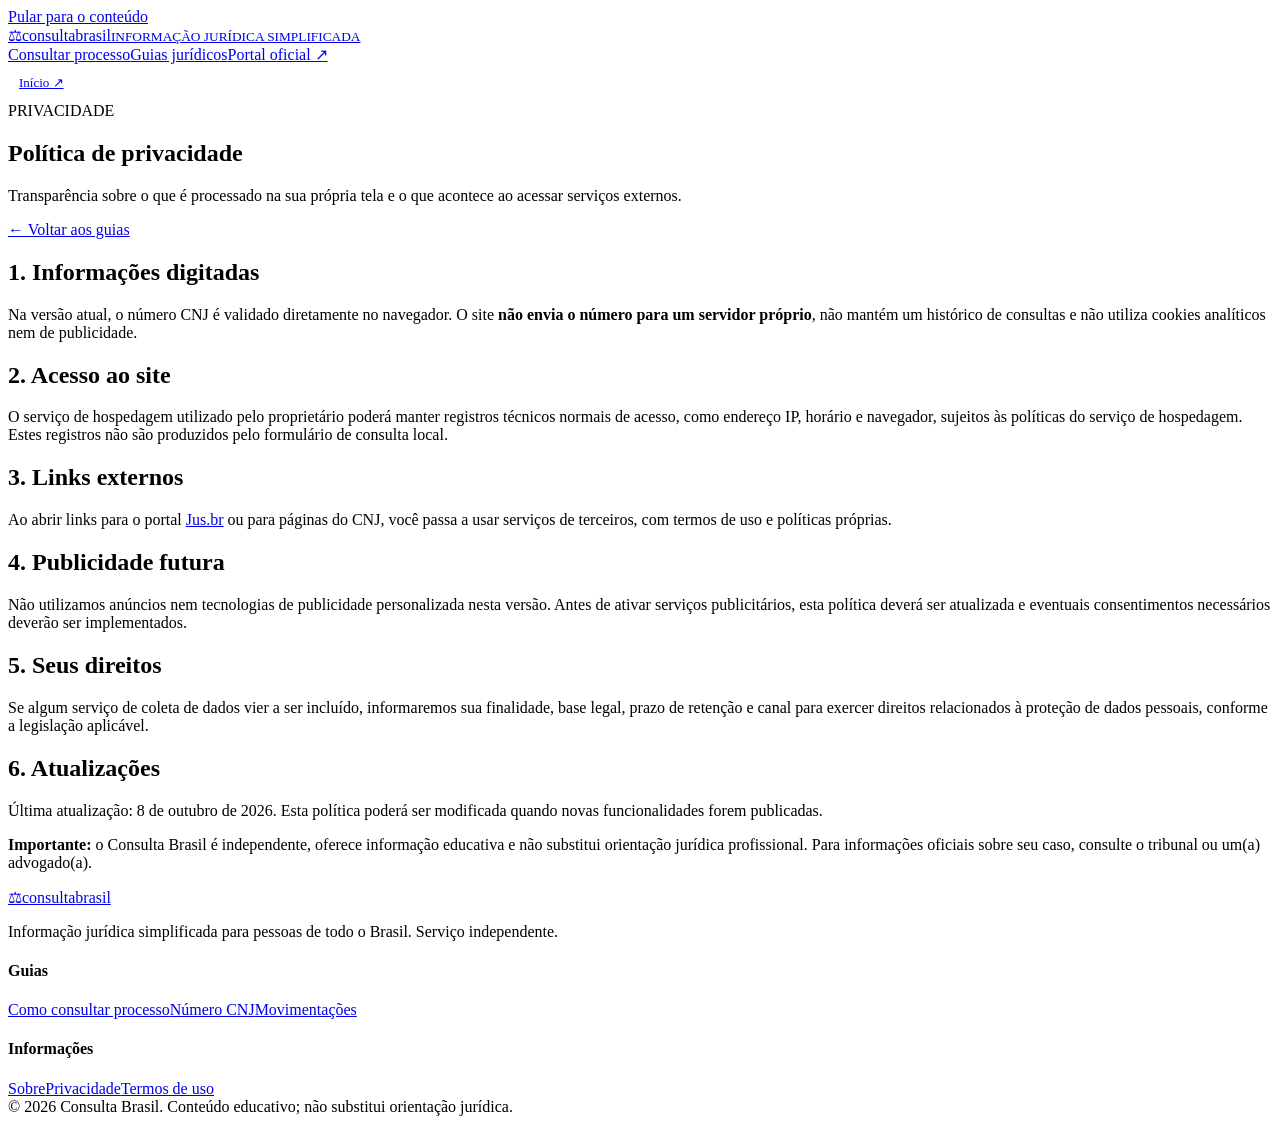
==== privacidade.html @ 16d69104 "docs: adicionar páginas informativas e políticas" ====
<!DOCTYPE html>
<html lang="pt-BR"><head><meta charset="utf-8"><meta name="viewport" content="width=device-width,initial-scale=1"><meta name="theme-color" content="#0b1425"><meta name="robots" content="index,follow"><meta name="description" content="Entenda como o Consulta Brasil trata informações, número de processo, conexões externas e eventuais recursos futuros."><title>Política de privacidade | Consulta Brasil</title><link rel="icon" type="image/svg+xml" href="assets/favicon.svg"><link rel="stylesheet" href="assets/style.css"></head>
<body><a class="skip" href="#principal">Pular para o conteúdo</a><header class="header"><div class="wrap header-inner"><a class="brand" href="index.html"><span class="brand-mark">⚖</span><span>consulta<span class="brand-accent">brasil</span><small>INFORMAÇÃO JURÍDICA SIMPLIFICADA</small></span></a><nav class="nav"><a href="index.html#consulta">Consultar processo</a><a href="index.html#guias">Guias jurídicos</a><a class="nav-cta" href="https://www.jus.br/" target="_blank" rel="noopener noreferrer">Portal oficial ↗</a></nav><a class="menu-toggle" style="display:inline-block;font-size:13px;padding:11px" href="index.html">Início ↗</a></div></header>
<main id="principal"><section class="subhero"><div class="wrap"><span class="kicker">PRIVACIDADE</span><h1>Política de privacidade</h1><p>Transparência sobre o que é processado na sua própria tela e o que acontece ao acessar serviços externos.</p></div></section><article class="wrap reading"><a href="index.html#guias" class="back">← Voltar aos guias</a><h2>1. Informações digitadas</h2><p>Na versão atual, o número CNJ é validado diretamente no navegador. O site <strong>não envia o número para um servidor próprio</strong>, não mantém um histórico de consultas e não utiliza cookies analíticos nem de publicidade.</p><h2>2. Acesso ao site</h2><p>O serviço de hospedagem utilizado pelo proprietário poderá manter registros técnicos normais de acesso, como endereço IP, horário e navegador, sujeitos às políticas do serviço de hospedagem. Estes registros não são produzidos pelo formulário de consulta local.</p><h2>3. Links externos</h2><p>Ao abrir links para o portal <a href="https://www.jus.br/" target="_blank" rel="noopener noreferrer">Jus.br</a> ou para páginas do CNJ, você passa a usar serviços de terceiros, com termos de uso e políticas próprias.</p><h2>4. Publicidade futura</h2><p>Não utilizamos anúncios nem tecnologias de publicidade personalizada nesta versão. Antes de ativar serviços publicitários, esta política deverá ser atualizada e eventuais consentimentos necessários deverão ser implementados.</p><h2>5. Seus direitos</h2><p>Se algum serviço de coleta de dados vier a ser incluído, informaremos sua finalidade, base legal, prazo de retenção e canal para exercer direitos relacionados à proteção de dados pessoais, conforme a legislação aplicável.</p><h2>6. Atualizações</h2><p>Última atualização: 8 de outubro de 2026. Esta política poderá ser modificada quando novas funcionalidades forem publicadas.</p><p class="notice"><strong>Importante:</strong> o Consulta Brasil é independente, oferece informação educativa e não substitui orientação jurídica profissional. Para informações oficiais sobre seu caso, consulte o tribunal ou um(a) advogado(a).</p></article></main>
<footer class="footer"><div class="wrap footer-top"><div class="footer-brand"><a class="brand" href="index.html"><span class="brand-mark">⚖</span><span>consulta<span class="brand-accent">brasil</span></span></a><p>Informação jurídica simplificada para pessoas de todo o Brasil. Serviço independente.</p></div><div><h4>Guias</h4><a href="guias/como-consultar-processo.html">Como consultar processo</a><a href="guias/entenda-numero-cnj.html">Número CNJ</a><a href="guias/movimentacoes-processuais.html">Movimentações</a></div><div><h4>Informações</h4><a href="sobre.html">Sobre</a><a href="privacidade.html">Privacidade</a><a href="termos.html">Termos de uso</a></div></div><div class="wrap footer-bottom"><span>© 2026 Consulta Brasil. Conteúdo educativo; não substitui orientação jurídica.</span></div></footer></body></html>
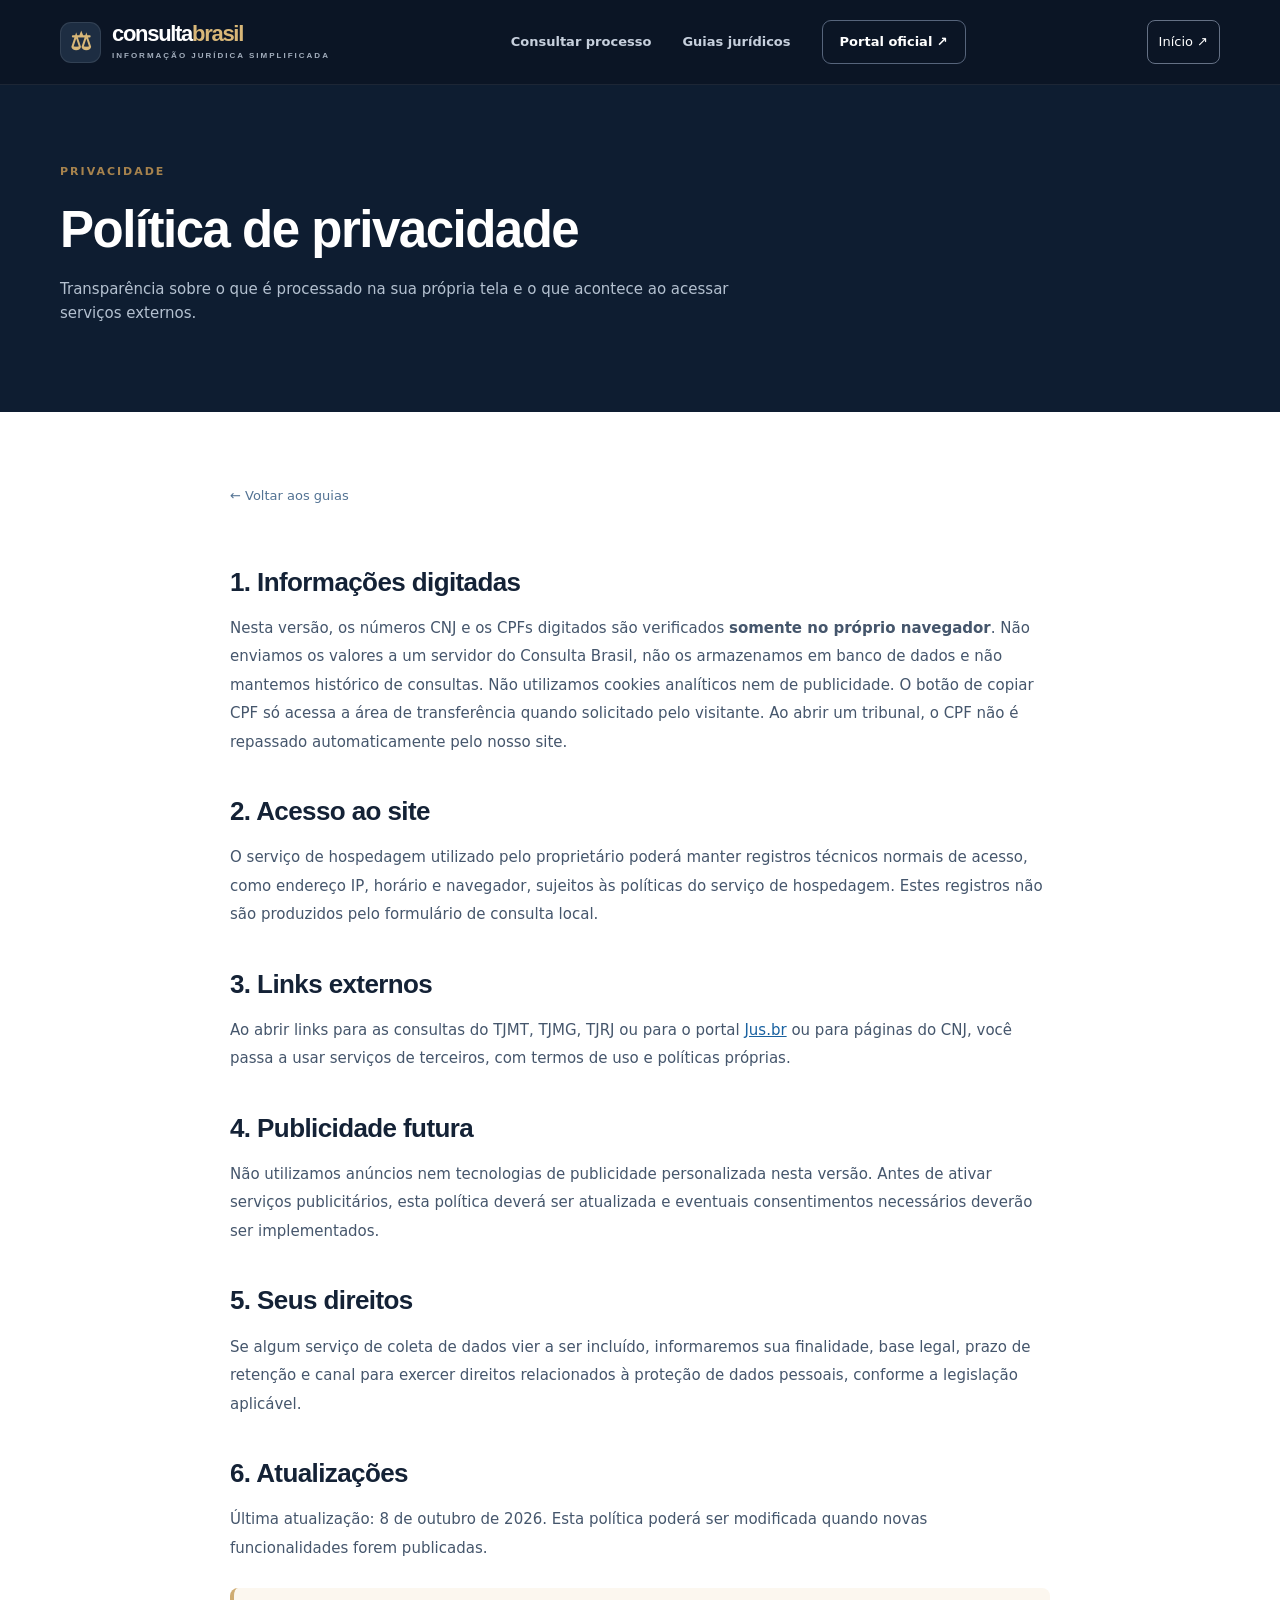
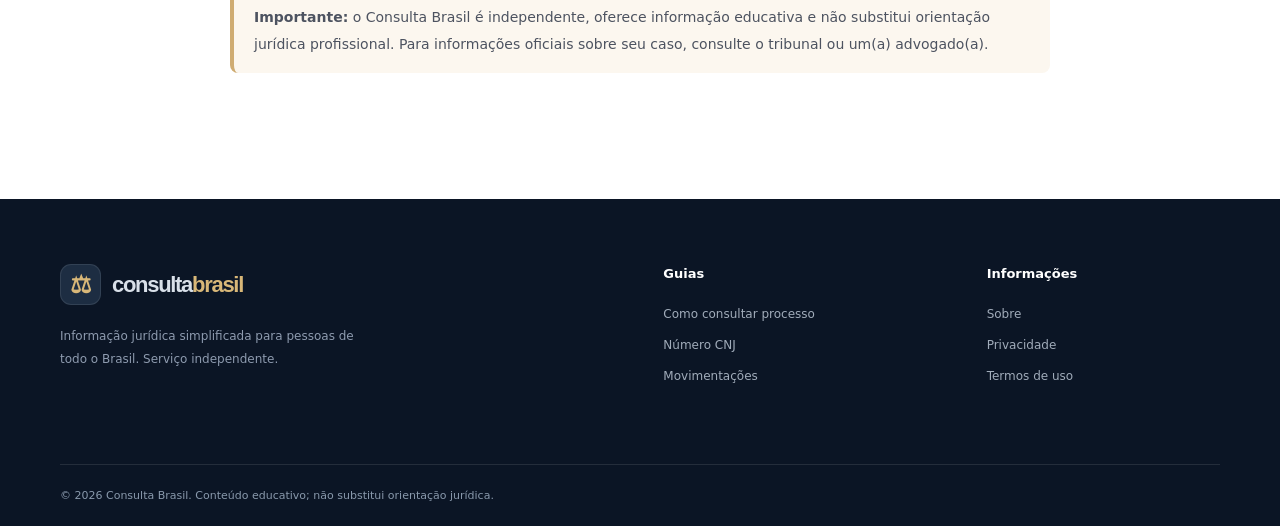
==== commit a86e577f: "docs: atualizar privacidade para CPF processado somente localmente" ====
--- a/privacidade.html
+++ b/privacidade.html
@@ -1,5 +1,5 @@
 <!DOCTYPE html>
 <html lang="pt-BR"><head><meta charset="utf-8"><meta name="viewport" content="width=device-width,initial-scale=1"><meta name="theme-color" content="#0b1425"><meta name="robots" content="index,follow"><meta name="description" content="Entenda como o Consulta Brasil trata informações, número de processo, conexões externas e eventuais recursos futuros."><title>Política de privacidade | Consulta Brasil</title><link rel="icon" type="image/svg+xml" href="assets/favicon.svg"><link rel="stylesheet" href="assets/style.css"></head>
 <body><a class="skip" href="#principal">Pular para o conteúdo</a><header class="header"><div class="wrap header-inner"><a class="brand" href="index.html"><span class="brand-mark">⚖</span><span>consulta<span class="brand-accent">brasil</span><small>INFORMAÇÃO JURÍDICA SIMPLIFICADA</small></span></a><nav class="nav"><a href="index.html#consulta">Consultar processo</a><a href="index.html#guias">Guias jurídicos</a><a class="nav-cta" href="https://www.jus.br/" target="_blank" rel="noopener noreferrer">Portal oficial ↗</a></nav><a class="menu-toggle" style="display:inline-block;font-size:13px;padding:11px" href="index.html">Início ↗</a></div></header>
-<main id="principal"><section class="subhero"><div class="wrap"><span class="kicker">PRIVACIDADE</span><h1>Política de privacidade</h1><p>Transparência sobre o que é processado na sua própria tela e o que acontece ao acessar serviços externos.</p></div></section><article class="wrap reading"><a href="index.html#guias" class="back">← Voltar aos guias</a><h2>1. Informações digitadas</h2><p>Na versão atual, o número CNJ é validado diretamente no navegador. O site <strong>não envia o número para um servidor próprio</strong>, não mantém um histórico de consultas e não utiliza cookies analíticos nem de publicidade.</p><h2>2. Acesso ao site</h2><p>O serviço de hospedagem utilizado pelo proprietário poderá manter registros técnicos normais de acesso, como endereço IP, horário e navegador, sujeitos às políticas do serviço de hospedagem. Estes registros não são produzidos pelo formulário de consulta local.</p><h2>3. Links externos</h2><p>Ao abrir links para o portal <a href="https://www.jus.br/" target="_blank" rel="noopener noreferrer">Jus.br</a> ou para páginas do CNJ, você passa a usar serviços de terceiros, com termos de uso e políticas próprias.</p><h2>4. Publicidade futura</h2><p>Não utilizamos anúncios nem tecnologias de publicidade personalizada nesta versão. Antes de ativar serviços publicitários, esta política deverá ser atualizada e eventuais consentimentos necessários deverão ser implementados.</p><h2>5. Seus direitos</h2><p>Se algum serviço de coleta de dados vier a ser incluído, informaremos sua finalidade, base legal, prazo de retenção e canal para exercer direitos relacionados à proteção de dados pessoais, conforme a legislação aplicável.</p><h2>6. Atualizações</h2><p>Última atualização: 8 de outubro de 2026. Esta política poderá ser modificada quando novas funcionalidades forem publicadas.</p><p class="notice"><strong>Importante:</strong> o Consulta Brasil é independente, oferece informação educativa e não substitui orientação jurídica profissional. Para informações oficiais sobre seu caso, consulte o tribunal ou um(a) advogado(a).</p></article></main>
+<main id="principal"><section class="subhero"><div class="wrap"><span class="kicker">PRIVACIDADE</span><h1>Política de privacidade</h1><p>Transparência sobre o que é processado na sua própria tela e o que acontece ao acessar serviços externos.</p></div></section><article class="wrap reading"><a href="index.html#guias" class="back">← Voltar aos guias</a><h2>1. Informações digitadas</h2><p>Nesta versão, os números CNJ e os CPFs digitados são verificados <strong>somente no próprio navegador</strong>. Não enviamos os valores a um servidor do Consulta Brasil, não os armazenamos em banco de dados e não mantemos histórico de consultas. Não utilizamos cookies analíticos nem de publicidade. O botão de copiar CPF só acessa a área de transferência quando solicitado pelo visitante. Ao abrir um tribunal, o CPF não é repassado automaticamente pelo nosso site.</p><h2>2. Acesso ao site</h2><p>O serviço de hospedagem utilizado pelo proprietário poderá manter registros técnicos normais de acesso, como endereço IP, horário e navegador, sujeitos às políticas do serviço de hospedagem. Estes registros não são produzidos pelo formulário de consulta local.</p><h2>3. Links externos</h2><p>Ao abrir links para as consultas do TJMT, TJMG, TJRJ ou para o portal <a href="https://www.jus.br/" target="_blank" rel="noopener noreferrer">Jus.br</a> ou para páginas do CNJ, você passa a usar serviços de terceiros, com termos de uso e políticas próprias.</p><h2>4. Publicidade futura</h2><p>Não utilizamos anúncios nem tecnologias de publicidade personalizada nesta versão. Antes de ativar serviços publicitários, esta política deverá ser atualizada e eventuais consentimentos necessários deverão ser implementados.</p><h2>5. Seus direitos</h2><p>Se algum serviço de coleta de dados vier a ser incluído, informaremos sua finalidade, base legal, prazo de retenção e canal para exercer direitos relacionados à proteção de dados pessoais, conforme a legislação aplicável.</p><h2>6. Atualizações</h2><p>Última atualização: 8 de outubro de 2026. Esta política poderá ser modificada quando novas funcionalidades forem publicadas.</p><p class="notice"><strong>Importante:</strong> o Consulta Brasil é independente, oferece informação educativa e não substitui orientação jurídica profissional. Para informações oficiais sobre seu caso, consulte o tribunal ou um(a) advogado(a).</p></article></main>
 <footer class="footer"><div class="wrap footer-top"><div class="footer-brand"><a class="brand" href="index.html"><span class="brand-mark">⚖</span><span>consulta<span class="brand-accent">brasil</span></span></a><p>Informação jurídica simplificada para pessoas de todo o Brasil. Serviço independente.</p></div><div><h4>Guias</h4><a href="guias/como-consultar-processo.html">Como consultar processo</a><a href="guias/entenda-numero-cnj.html">Número CNJ</a><a href="guias/movimentacoes-processuais.html">Movimentações</a></div><div><h4>Informações</h4><a href="sobre.html">Sobre</a><a href="privacidade.html">Privacidade</a><a href="termos.html">Termos de uso</a></div></div><div class="wrap footer-bottom"><span>© 2026 Consulta Brasil. Conteúdo educativo; não substitui orientação jurídica.</span></div></footer></body></html>
--- a/assets/style.css
+++ b/assets/style.css
@@ -0,0 +1,21 @@
+:root{--ink:#142236;--muted:#687486;--dark:#0b1525;--dark2:#101e34;--gold:#d8b778;--bg:#f8fafc;--line:#e5eaf0;--blue:#1a4f9d;--radius:18px}
+*{box-sizing:border-box}html{scroll-behavior:smooth}body{margin:0;font-family:'DM Sans',system-ui,-apple-system,sans-serif;background:#fff;color:var(--ink);line-height:1.6}a{text-decoration:none;color:inherit}button,input{font:inherit}button{cursor:pointer}button:focus-visible,a:focus-visible,input:focus-visible,summary:focus-visible{outline:3px solid #9bc6ff;outline-offset:3px}h1,h2,h3,h4,p{margin-top:0}.wrap{width:min(1160px,calc(100% - 44px));margin-inline:auto}.skip{position:absolute;top:-100px;left:10px;background:white;padding:10px;z-index:999}.skip:focus{top:10px}[hidden]{display:none!important}
+.header{height:auto;min-height:84px;background:#0b1525;border-bottom:1px solid #ffffff13;color:white;position:relative;z-index:10}.header-inner{display:flex;align-items:center;justify-content:space-between;min-height:84px}.brand{display:inline-flex;align-items:center;gap:11px;font-family:'Manrope',sans-serif;font-size:22px;font-weight:800;letter-spacing:-1.3px;line-height:1}.brand-mark{width:41px;height:41px;background:#1d2d42;color:var(--gold);display:grid;place-items:center;border:1px solid #ffffff18;border-radius:11px;font-size:24px}.brand-mark svg{width:28px}.brand-accent{color:var(--gold)}.brand small{display:block;font:600 8px/1.5 'Manrope',sans-serif;letter-spacing:2px;color:#a3aebd;margin-top:5px}.nav{display:flex;align-items:center;gap:31px;font-size:13px;color:#c7d0dd;font-weight:600}.nav>a:hover,.mobile-nav>a:hover{color:white}.nav .nav-cta{border:1px solid #56647b;padding:11px 17px;border-radius:9px;color:white}.nav .nav-cta span{color:var(--gold)}.menu-toggle{display:none;background:none;border:1px solid #657185;color:white;border-radius:8px;padding:5px 10px;font-size:24px}.mobile-nav{padding-bottom:20px}.mobile-nav a{display:block;color:#e7edf4;padding:12px;border-bottom:1px solid #ffffff18}
+.hero{position:relative;background:radial-gradient(ellipse 58% 65% at 40% 50%,#172d4b 0%,transparent 80%),linear-gradient(135deg,#0c192b 3%,#0b1525 80%);overflow:hidden;padding:95px 0 100px;color:white}.ambient{position:absolute;border:1px solid #ffffff0b;border-radius:50%;pointer-events:none}.ambient-one{width:680px;height:680px;top:-300px;right:-170px}.ambient-two{width:560px;height:560px;bottom:-350px;left:-140px}.hero-grid{display:grid;grid-template-columns:1fr 460px;gap:62px;align-items:center;position:relative}.eyebrow,.kicker{font-weight:800;letter-spacing:2px;font-size:11px;color:#a7834d}.eyebrow{display:inline-flex;align-items:center;gap:9px;letter-spacing:1.5px;color:#e1c793;margin-bottom:23px}.dot{width:7px;height:7px;border-radius:50%;background:#dcc082;box-shadow:0 0 0 6px #dab77620}.hero h1{font:800 clamp(38px,5.2vw,66px)/1.15 'Manrope',sans-serif;letter-spacing:-2.5px;margin:0 0 22px}.hero h1 em{font-style:normal;color:#dab97b}.hero-copy>p{color:#b1bfd0;max-width:520px;font-size:17px;line-height:1.9}.hero-trust{display:flex;gap:19px;flex-wrap:wrap;color:#c8d4dd;margin-top:35px;font-weight:700;font-size:12px}.hero-trust span::first-letter{color:#e0c180}.search-card{background:#fff;color:var(--ink);padding:31px 29px 21px;border-radius:19px;box-shadow:0 27px 58px #0000004d}.card-top{display:flex;align-items:center;gap:14px;margin-bottom:32px}.circle-icon{display:grid;place-items:center;width:50px;height:50px;border-radius:13px;background:#eef3fa;color:#1d4c83;font-size:39px;font-family:Georgia,serif;line-height:1}.card-top h2{font:800 20px/1.25 'Manrope',sans-serif;letter-spacing:-.6px;margin-bottom:5px}.card-top p{font-size:13px;color:var(--muted);margin:0}.search-card label{display:block;font-weight:800;font-size:12px;margin-bottom:10px}.input-shell{display:flex;align-items:center;border:1px solid #dae1e9;border-radius:10px;overflow:hidden;transition:.2s}.input-shell:focus-within{border-color:#3e7bcb;box-shadow:0 0 0 3px #2069b51a}.input-shell input{border:0;padding:16px 13px;width:100%;min-width:0;outline:none!important;letter-spacing:.5px;color:#162940;font-weight:700;font-size:14px}.input-shell input::placeholder{color:#9ca6b4}.clear-btn{border:0;background:transparent;color:#8390a2;padding:8px 15px;font-size:22px}.input-help{font-size:11px;color:#7f8b9a;margin:9px 0 22px}.error{background:#fff0f0;border:1px solid #ffbaba;color:#a72c2c;padding:11px 13px;border-radius:8px;font-size:12px;margin-bottom:12px}.primary{display:inline-flex;align-items:center;justify-content:center;gap:17px;padding:14px 25px;border:0;border-radius:10px;background:#d7b676;color:#122136;font-size:13px;font-weight:800;min-height:48px;transition:filter .2s,transform .2s}.primary:hover{filter:brightness(1.07);transform:translateY(-1px)}.primary.full{width:100%}.search-foot{border-top:1px solid #ebeff4;display:flex;gap:8px;align-items:flex-start;margin-top:25px;padding-top:17px;color:#738193;font-size:10px;line-height:1.5}.search-foot span:first-child{color:#4d8066;font-size:17px;margin-top:-4px}
+.result-area{padding-top:32px;scroll-margin-top:20px}.result-panel{padding:30px;border:1px solid #dae5ee;box-shadow:0 10px 25px #1e3c5910;border-radius:18px;background:#f9fbff}.result-intro{display:flex;justify-content:space-between;align-items:start;gap:12px}.result-intro h2{font:800 26px 'Manrope',sans-serif;letter-spacing:-.7px;margin:5px 0 4px}.result-intro p{color:var(--muted);font-size:13px}.result-pill{white-space:nowrap;color:#236149;background:#e4f5e9;border-radius:50px;padding:8px 12px;font-size:11px;font-weight:800}.result-grid{display:grid;grid-template-columns:repeat(2,1fr);gap:15px;padding:23px 0}.result-grid>div{padding:15px;border:1px solid #e1e8f0;border-radius:10px;background:white}.result-label{display:block;color:var(--muted);font-size:11px;margin-bottom:7px}.result-grid strong{font-size:14px;overflow-wrap:anywhere}.result-actions{display:flex;gap:12px;flex-wrap:wrap}.secondary{border:1px solid #aebacc;background:#fff;border-radius:10px;color:var(--ink);padding:14px 22px;font-size:13px;font-weight:800}.result-warning{margin:16px 0 0;color:#617184;font-size:12px;line-height:1.7}.metrics{background:#f4f6fa;border-bottom:1px solid var(--line)}.metric-grid{display:grid;grid-template-columns:repeat(3,1fr);padding:32px 0}.metric-grid>div{padding:0 30px;border-right:1px solid #dbe1e9}.metric-grid>div:first-child{padding-left:0}.metric-grid>div:last-child{border:0}.metric-grid strong{display:block;font:800 21px 'Manrope',sans-serif;letter-spacing:-.5px}.metric-grid span{color:#798598;font-size:12px}
+.section{padding-top:95px;padding-bottom:95px}.section-heading{margin-bottom:42px}.section-heading.center{text-align:center}.section-heading h2,.explain h2,.end-banner h2{font:800 clamp(28px,3vw,39px)/1.22 'Manrope',sans-serif;letter-spacing:-1.3px;margin:11px 0 15px}.section-heading p{color:var(--muted);font-size:15px;margin:0}.steps{display:grid;grid-template-columns:repeat(3,1fr);gap:20px}.step{border:1px solid #e7ebf1;border-radius:16px;padding:29px 26px 31px;box-shadow:0 6px 22px #172e4d08;position:relative}.step-no{position:absolute;right:26px;top:19px;color:#e4eaf1;font:800 31px 'Manrope',sans-serif}.step-icon{display:grid;place-items:center;width:53px;height:53px;border-radius:12px;background:#edf3fa;color:#18477b;font-size:28px;margin-bottom:22px}.step h3{font:800 18px 'Manrope',sans-serif;margin-bottom:10px}.step p{font-size:13px;color:#748194;line-height:1.8;margin:0}.explain{background:#0f1e33;color:white;padding:72px 0}.explain-inner{display:grid;grid-template-columns:1fr 1.1fr;gap:75px;align-items:center}.explain h2{max-width:490px}.explain p{color:#b8c3d3;line-height:1.9;font-size:14px;max-width:460px}.text-link{color:#ad8143;font-size:13px;font-weight:800}.explain .text-link{color:#ebc786}.number-diagram{background:linear-gradient(145deg,#213650,#172941);padding:39px 27px;border:1px solid #ffffff19;border-radius:17px;box-shadow:0 22px 38px #0002}.diagram-number{font:800 clamp(14px,1.7vw,20px) 'Manrope',sans-serif;letter-spacing:.5px;white-space:nowrap;text-align:center}.diagram-number span:nth-child(1){color:#a9c9f7}.diagram-number span:nth-child(2){color:#f4d49f}.diagram-number span:nth-child(3){color:#96e2c9}.diagram-number span:nth-child(4){color:#f0b6c2}.diagram-number span:nth-child(5){color:#dbc7ff}.diagram-number span:nth-child(6){color:#fff}.diagram-chips{display:grid;grid-template-columns:repeat(6,1fr);gap:4px;margin-top:19px}.diagram-chips span{font-size:9px;text-align:center;color:#aabacf;overflow-wrap:anywhere}.number-diagram small{display:block;color:#8da1b9;text-align:center;margin-top:35px;font-size:10px}.section-heading.split{display:flex;justify-content:space-between;align-items:end;gap:30px}.split p{max-width:360px;font-size:13px;line-height:1.9}.articles{display:grid;grid-template-columns:repeat(3,1fr);gap:22px}.article{border:1px solid #e8edf2;border-radius:16px;overflow:hidden;transition:box-shadow .2s,transform .2s}.article:hover{transform:translateY(-4px);box-shadow:0 14px 30px #12304c18}.article-picture{height:175px;background:#e3ebf2;position:relative;padding:23px;overflow:hidden}.article-picture.p1{background:linear-gradient(135deg,#213d5d,#678ca9)}.article-picture.p2{background:linear-gradient(135deg,#eee4d6,#d7b88d)}.article-picture.p3{background:linear-gradient(135deg,#314c46,#84a69d)}.article-picture>span:first-child{color:white;font-size:10px;letter-spacing:1.6px;font-weight:800}.article-picture.p2>span:first-child{color:#624821}.illustration{position:absolute;right:30px;bottom:-23px;opacity:.16;font:800 170px 'Manrope',sans-serif;color:white}.article-body{padding:22px}.article-tag{font-size:10px;font-weight:800;letter-spacing:1.4px;color:#a78250}.article-body h3{font:800 18px/1.5 'Manrope',sans-serif;letter-spacing:-.4px;margin:9px 0}.article-body p{font-size:12px;color:var(--muted);line-height:1.9;margin-bottom:17px}.faq{padding-top:0}.faq-list{max-width:800px;margin:auto;border-top:1px solid #e5eaf0}.faq-list details{border-bottom:1px solid #e5eaf0;padding:3px 0}.faq-list summary{cursor:pointer;padding:20px 18px 20px 0;font-size:14px;font-weight:800;list-style:none;display:flex;justify-content:space-between;gap:15px}.faq-list summary::-webkit-details-marker{display:none}.faq-list summary::after{content:'+';color:#c59e5c;font-size:22px}.faq-list details[open] summary::after{content:'−'}.faq-list details p{color:#728094;font-size:13px;line-height:1.9;margin:0 0 22px}.end-banner{background:#d8b77d;padding:48px 0}.end-banner-inner{display:flex;justify-content:space-between;align-items:center;gap:24px}.end-banner .kicker{color:#645039}.end-banner h2{font-size:28px;margin:10px 0}.end-banner p{margin:0;font-size:13px}.primary.light{background:#14263d;color:white;white-space:nowrap}
+.footer{background:#0b1525;color:#d9e0e9}.footer-top{padding:65px 0;display:grid;grid-template-columns:2.2fr 1fr 1fr;gap:90px}.footer .brand{font-size:22px}.footer-brand p{font-size:12px;color:#8e9baf;max-width:310px;line-height:1.9;margin-top:20px}.footer h4{font-size:13px;margin:0 0 20px;color:white}.footer-top>div:not(:first-child) a{display:block;color:#a1acba;font-size:12px;margin-bottom:12px}.footer-top a:hover{color:var(--gold)}.footer-bottom{padding:22px 0;border-top:1px solid #ffffff1a;display:flex;justify-content:space-between;gap:20px;color:#8999ac;font-size:11px}.toast{position:fixed;bottom:25px;left:50%;transform:translateX(-50%);background:#173457;color:white;border-radius:10px;padding:14px 21px;box-shadow:0 10px 30px #0004;z-index:30;font-size:13px}
+/* Inner pages */.subhero{background:#0e1d31;color:white;padding:72px 0}.subhero h1{font:800 clamp(29px,5vw,51px)/1.18 'Manrope',sans-serif;letter-spacing:-1.5px;max-width:800px;margin:17px 0}.subhero p{color:#b4c1d0;max-width:700px;font-size:15px}.reading{padding-top:70px;padding-bottom:100px;max-width:820px}.reading h2{font:800 26px/1.35 'Manrope',sans-serif;letter-spacing:-.6px;margin:38px 0 14px}.reading h3{font:800 19px 'Manrope',sans-serif;margin:28px 0 12px}.reading p,.reading li{color:#45566c;font-size:15px;line-height:1.9}.reading li{margin-bottom:8px}.reading a{color:#1961a0;text-decoration:underline}.reading .notice{padding:16px 20px;border-left:4px solid #cfac72;background:#fcf7ef;border-radius:8px;font-size:14px;color:#4d5360;margin:26px 0}.reading .back{display:inline-block;margin-bottom:20px;font-size:13px;color:#527293;text-decoration:none}
+@media(max-width:980px){.hero-grid{grid-template-columns:1fr 410px;gap:24px}.hero h1{font-size:46px}.nav{gap:14px}.explain-inner{gap:24px}.footer-top{gap:35px}}
+@media(max-width:760px){.wrap{width:min(100% - 34px,620px)}.header-inner{min-height:70px}.header{min-height:70px}.brand{font-size:20px}.brand-mark{width:36px;height:36px}.nav{display:none}.menu-toggle{display:block}.hero{padding:68px 0 60px}.hero-grid{grid-template-columns:1fr;gap:35px}.hero h1{font-size:clamp(35px,8vw,53px)}.hero-copy>p{font-size:15px}.hero-trust{gap:12px;font-size:11px;margin-top:20px}.search-card{padding:25px 22px 18px}.metric-grid{grid-template-columns:1fr;gap:22px;padding:30px 0}.metric-grid>div{border:0;border-bottom:1px solid #dfe6ef;padding:0 0 20px}.metric-grid>div:last-child{padding:0;border:0}.section{padding-top:65px;padding-bottom:65px}.steps,.articles{grid-template-columns:1fr}.explain{padding:60px 0}.explain-inner{grid-template-columns:1fr;gap:27px}.diagram-number{font-size:clamp(13px,3.6vw,20px)}.diagram-chips span{font-size:8px}.section-heading.split{display:block}.result-grid{grid-template-columns:1fr}.result-intro{display:block}.result-pill{display:inline-block;margin-top:8px}.result-actions>*{flex:1}.footer-top{grid-template-columns:1fr 1fr;gap:30px}.footer-brand{grid-column:1/-1}.footer-bottom{display:block}.footer-bottom span{display:block;margin-bottom:9px}.end-banner-inner{display:block}.end-banner .primary{margin-top:23px}.section-heading h2{font-size:31px}}
+@media(prefers-reduced-motion:reduce){*,*::before,*::after{animation-duration:.01ms!important;transition-duration:.01ms!important;scroll-behavior:auto!important}}
+/* Abas de consulta nacional: CPF é somente encaminhamento a portais oficiais. */
+.search-tabs{display:grid;grid-template-columns:1fr 1fr;gap:5px;padding:4px;background:#eff3f8;border-radius:10px;margin:-12px 0 22px}
+.search-tab{background:transparent;border:0;border-radius:8px;padding:11px 6px;color:#718197;font-size:12px;font-weight:800;white-space:nowrap}
+.search-tab.active{color:#142236;background:white;box-shadow:0 2px 9px #1b35501a}
+.court-select{display:block;width:100%;padding:13px 12px;border:1px solid #dae1e9;border-radius:9px;background:white;color:#182b45;font-size:13px;font-weight:700;margin-bottom:19px}
+.court-select:focus-visible{outline:3px solid #9bc6ff;outline-offset:3px}
+.cpf-result{border-radius:12px;padding:17px;margin-top:20px;background:#f0f7f3;border:1px solid #cfe5d6;color:#1d4937}
+.cpf-result>strong{font-size:14px}.cpf-result p{font-size:12px;line-height:1.8;margin:7px 0 15px}
+.cpf-result .result-actions{gap:8px}.cpf-result .secondary,.cpf-result .primary{font-size:11px;min-height:42px;padding:10px}
+.cpf-disclaimer{font-size:11px;color:#748194;line-height:1.7;margin:13px 0 0}
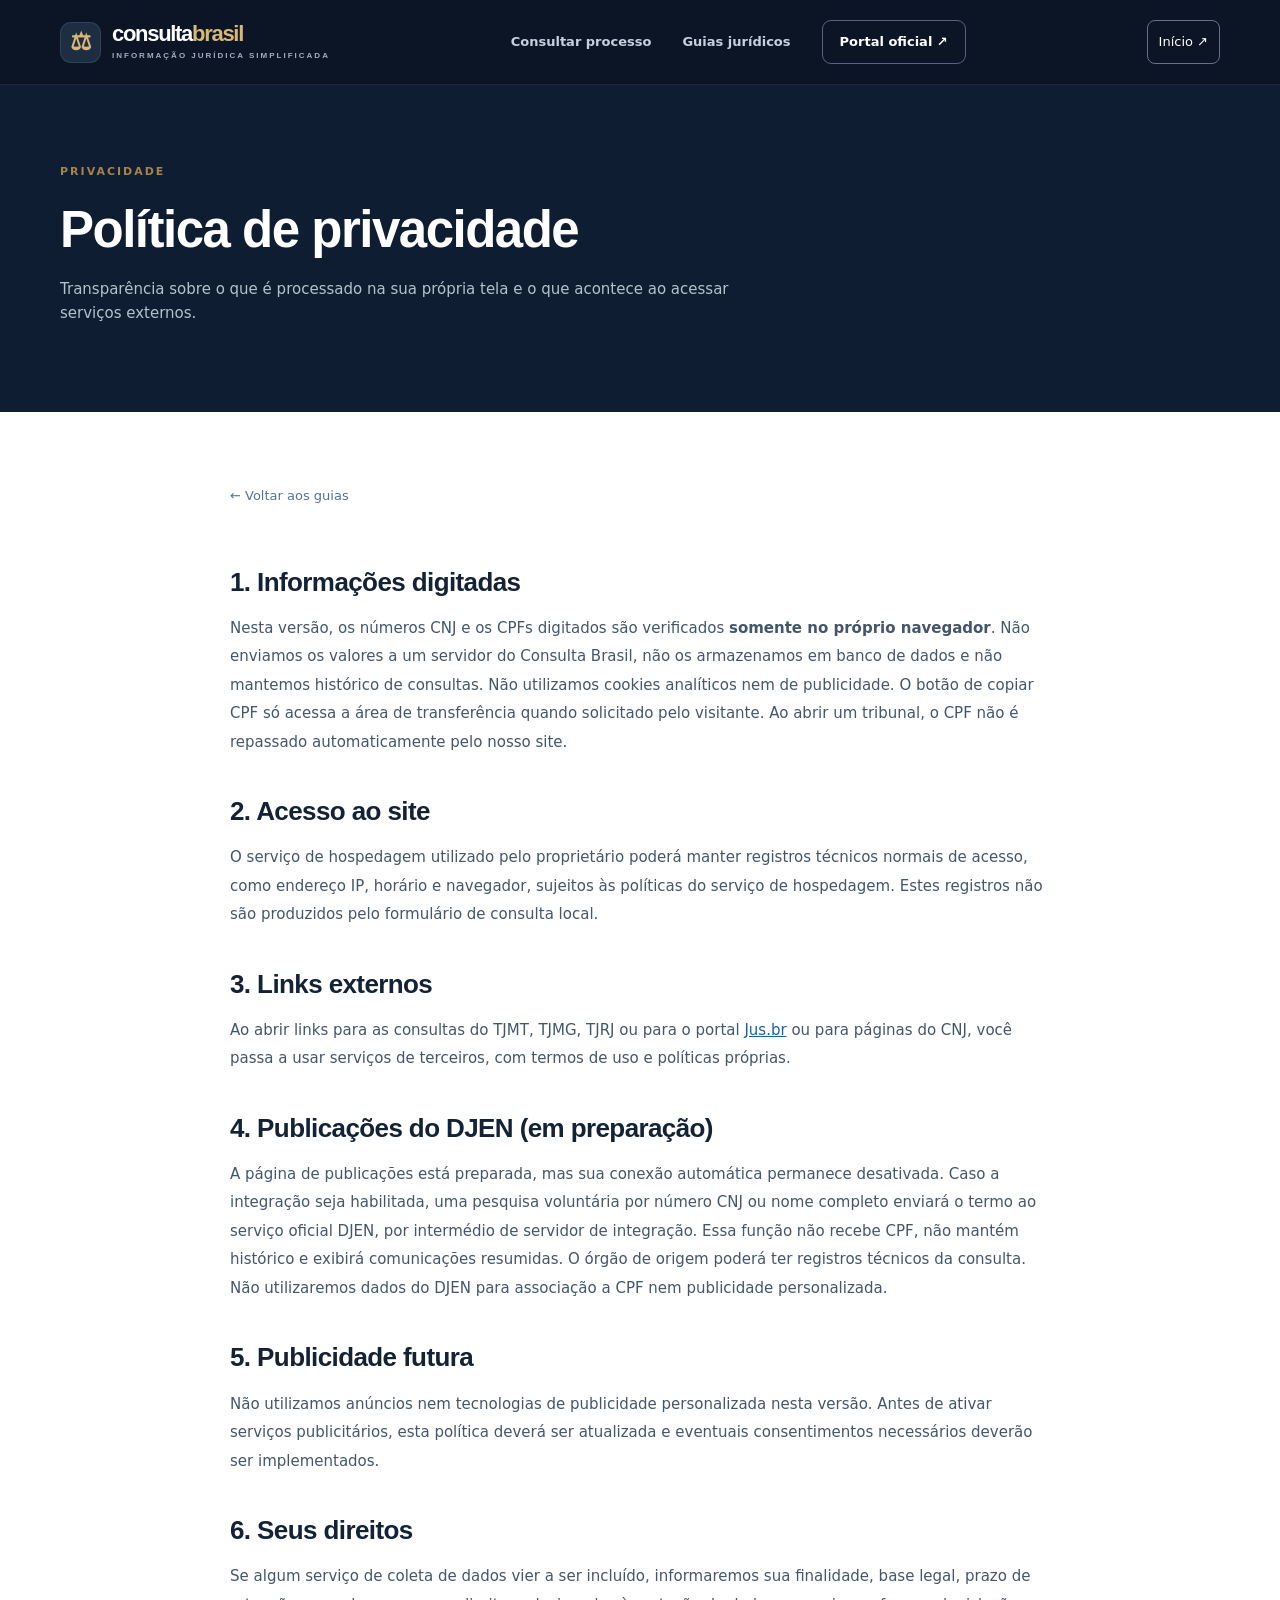
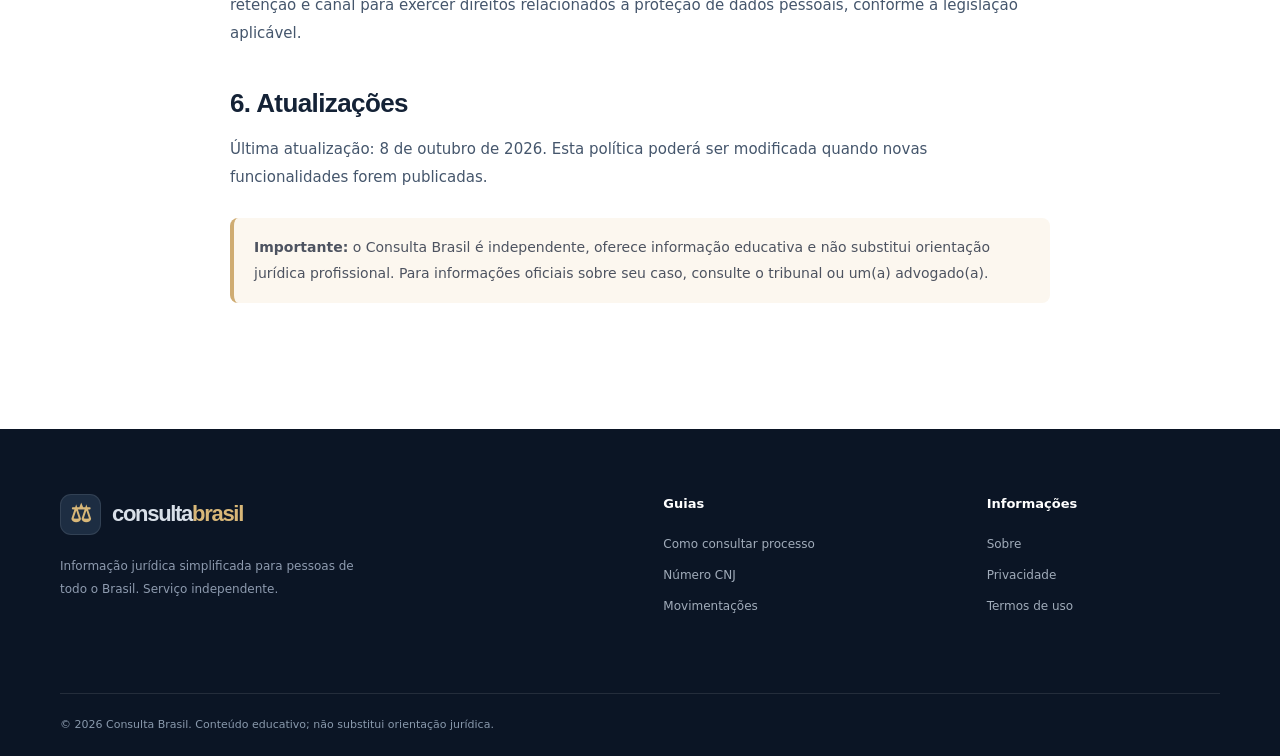
==== commit dafe112f: "docs: informar tratamento futuro de buscas DJEN e separação da consulta CPF" ====
--- a/privacidade.html
+++ b/privacidade.html
@@ -1,5 +1,5 @@
 <!DOCTYPE html>
 <html lang="pt-BR"><head><meta charset="utf-8"><meta name="viewport" content="width=device-width,initial-scale=1"><meta name="theme-color" content="#0b1425"><meta name="robots" content="index,follow"><meta name="description" content="Entenda como o Consulta Brasil trata informações, número de processo, conexões externas e eventuais recursos futuros."><title>Política de privacidade | Consulta Brasil</title><link rel="icon" type="image/svg+xml" href="assets/favicon.svg"><link rel="stylesheet" href="assets/style.css"></head>
 <body><a class="skip" href="#principal">Pular para o conteúdo</a><header class="header"><div class="wrap header-inner"><a class="brand" href="index.html"><span class="brand-mark">⚖</span><span>consulta<span class="brand-accent">brasil</span><small>INFORMAÇÃO JURÍDICA SIMPLIFICADA</small></span></a><nav class="nav"><a href="index.html#consulta">Consultar processo</a><a href="index.html#guias">Guias jurídicos</a><a class="nav-cta" href="https://www.jus.br/" target="_blank" rel="noopener noreferrer">Portal oficial ↗</a></nav><a class="menu-toggle" style="display:inline-block;font-size:13px;padding:11px" href="index.html">Início ↗</a></div></header>
-<main id="principal"><section class="subhero"><div class="wrap"><span class="kicker">PRIVACIDADE</span><h1>Política de privacidade</h1><p>Transparência sobre o que é processado na sua própria tela e o que acontece ao acessar serviços externos.</p></div></section><article class="wrap reading"><a href="index.html#guias" class="back">← Voltar aos guias</a><h2>1. Informações digitadas</h2><p>Nesta versão, os números CNJ e os CPFs digitados são verificados <strong>somente no próprio navegador</strong>. Não enviamos os valores a um servidor do Consulta Brasil, não os armazenamos em banco de dados e não mantemos histórico de consultas. Não utilizamos cookies analíticos nem de publicidade. O botão de copiar CPF só acessa a área de transferência quando solicitado pelo visitante. Ao abrir um tribunal, o CPF não é repassado automaticamente pelo nosso site.</p><h2>2. Acesso ao site</h2><p>O serviço de hospedagem utilizado pelo proprietário poderá manter registros técnicos normais de acesso, como endereço IP, horário e navegador, sujeitos às políticas do serviço de hospedagem. Estes registros não são produzidos pelo formulário de consulta local.</p><h2>3. Links externos</h2><p>Ao abrir links para as consultas do TJMT, TJMG, TJRJ ou para o portal <a href="https://www.jus.br/" target="_blank" rel="noopener noreferrer">Jus.br</a> ou para páginas do CNJ, você passa a usar serviços de terceiros, com termos de uso e políticas próprias.</p><h2>4. Publicidade futura</h2><p>Não utilizamos anúncios nem tecnologias de publicidade personalizada nesta versão. Antes de ativar serviços publicitários, esta política deverá ser atualizada e eventuais consentimentos necessários deverão ser implementados.</p><h2>5. Seus direitos</h2><p>Se algum serviço de coleta de dados vier a ser incluído, informaremos sua finalidade, base legal, prazo de retenção e canal para exercer direitos relacionados à proteção de dados pessoais, conforme a legislação aplicável.</p><h2>6. Atualizações</h2><p>Última atualização: 8 de outubro de 2026. Esta política poderá ser modificada quando novas funcionalidades forem publicadas.</p><p class="notice"><strong>Importante:</strong> o Consulta Brasil é independente, oferece informação educativa e não substitui orientação jurídica profissional. Para informações oficiais sobre seu caso, consulte o tribunal ou um(a) advogado(a).</p></article></main>
+<main id="principal"><section class="subhero"><div class="wrap"><span class="kicker">PRIVACIDADE</span><h1>Política de privacidade</h1><p>Transparência sobre o que é processado na sua própria tela e o que acontece ao acessar serviços externos.</p></div></section><article class="wrap reading"><a href="index.html#guias" class="back">← Voltar aos guias</a><h2>1. Informações digitadas</h2><p>Nesta versão, os números CNJ e os CPFs digitados são verificados <strong>somente no próprio navegador</strong>. Não enviamos os valores a um servidor do Consulta Brasil, não os armazenamos em banco de dados e não mantemos histórico de consultas. Não utilizamos cookies analíticos nem de publicidade. O botão de copiar CPF só acessa a área de transferência quando solicitado pelo visitante. Ao abrir um tribunal, o CPF não é repassado automaticamente pelo nosso site.</p><h2>2. Acesso ao site</h2><p>O serviço de hospedagem utilizado pelo proprietário poderá manter registros técnicos normais de acesso, como endereço IP, horário e navegador, sujeitos às políticas do serviço de hospedagem. Estes registros não são produzidos pelo formulário de consulta local.</p><h2>3. Links externos</h2><p>Ao abrir links para as consultas do TJMT, TJMG, TJRJ ou para o portal <a href="https://www.jus.br/" target="_blank" rel="noopener noreferrer">Jus.br</a> ou para páginas do CNJ, você passa a usar serviços de terceiros, com termos de uso e políticas próprias.</p><h2>4. Publicações do DJEN (em preparação)</h2><p>A página de publicações está preparada, mas sua conexão automática permanece desativada. Caso a integração seja habilitada, uma pesquisa voluntária por número CNJ ou nome completo enviará o termo ao serviço oficial DJEN, por intermédio de servidor de integração. Essa função não recebe CPF, não mantém histórico e exibirá comunicações resumidas. O órgão de origem poderá ter registros técnicos da consulta. Não utilizaremos dados do DJEN para associação a CPF nem publicidade personalizada.</p><h2>5. Publicidade futura</h2><p>Não utilizamos anúncios nem tecnologias de publicidade personalizada nesta versão. Antes de ativar serviços publicitários, esta política deverá ser atualizada e eventuais consentimentos necessários deverão ser implementados.</p><h2>6. Seus direitos</h2><p>Se algum serviço de coleta de dados vier a ser incluído, informaremos sua finalidade, base legal, prazo de retenção e canal para exercer direitos relacionados à proteção de dados pessoais, conforme a legislação aplicável.</p><h2>6. Atualizações</h2><p>Última atualização: 8 de outubro de 2026. Esta política poderá ser modificada quando novas funcionalidades forem publicadas.</p><p class="notice"><strong>Importante:</strong> o Consulta Brasil é independente, oferece informação educativa e não substitui orientação jurídica profissional. Para informações oficiais sobre seu caso, consulte o tribunal ou um(a) advogado(a).</p></article></main>
 <footer class="footer"><div class="wrap footer-top"><div class="footer-brand"><a class="brand" href="index.html"><span class="brand-mark">⚖</span><span>consulta<span class="brand-accent">brasil</span></span></a><p>Informação jurídica simplificada para pessoas de todo o Brasil. Serviço independente.</p></div><div><h4>Guias</h4><a href="guias/como-consultar-processo.html">Como consultar processo</a><a href="guias/entenda-numero-cnj.html">Número CNJ</a><a href="guias/movimentacoes-processuais.html">Movimentações</a></div><div><h4>Informações</h4><a href="sobre.html">Sobre</a><a href="privacidade.html">Privacidade</a><a href="termos.html">Termos de uso</a></div></div><div class="wrap footer-bottom"><span>© 2026 Consulta Brasil. Conteúdo educativo; não substitui orientação jurídica.</span></div></footer></body></html>
--- a/assets/style.css
+++ b/assets/style.css
@@ -19,3 +19,21 @@
 .cpf-result>strong{font-size:14px}.cpf-result p{font-size:12px;line-height:1.8;margin:7px 0 15px}
 .cpf-result .result-actions{gap:8px}.cpf-result .secondary,.cpf-result .primary{font-size:11px;min-height:42px;padding:10px}
 .cpf-disclaimer{font-size:11px;color:#748194;line-height:1.7;margin:13px 0 0}
+
+/* V 1.2 — Publicações do DJEN */
+.publication-layout{display:grid;grid-template-columns:minmax(0,500px) minmax(0,1fr);gap:44px;align-items:start}
+.publication-search{border:1px solid #e5eaf0;box-shadow:0 11px 27px #16253d18}
+.notice-inline{font-size:12px;border-left:3px solid #c49e59;background:#fcf7ee;color:#57482e;padding:14px;margin-bottom:24px;border-radius:7px;line-height:1.7}
+.publication-search .primary:disabled{cursor:not-allowed;opacity:.55}
+.publication-explain h2{font:800 32px/1.3 'Manrope',sans-serif;letter-spacing:-1px}
+.publication-explain h3{font:800 18px 'Manrope',sans-serif;margin:26px 0 10px}
+.publication-explain p,.publication-explain li{font-size:14px;line-height:1.8;color:#58697e}
+.publication-note{padding:18px 20px;background:#eef4fa;border:1px solid #d7e4f1;border-radius:12px;margin:23px 0}
+.publication-note strong{font-size:13px;color:#26476c}
+.publication-note p{font-size:12px;margin:6px 0 0}
+.publication-results{margin-top:35px;scroll-margin-top:20px}
+.publication-items{display:grid;grid-template-columns:repeat(2,minmax(0,1fr));gap:15px}
+.publication-result{border:1px solid #e2e8f1;border-radius:12px;padding:22px;overflow-wrap:anywhere}
+.publication-result p{font-size:12px;color:#546478;line-height:1.7;margin-bottom:8px}
+.publication-result strong{color:#172b46}
+@media(max-width:790px){.publication-layout{grid-template-columns:1fr;gap:25px}.publication-items{grid-template-columns:1fr}}
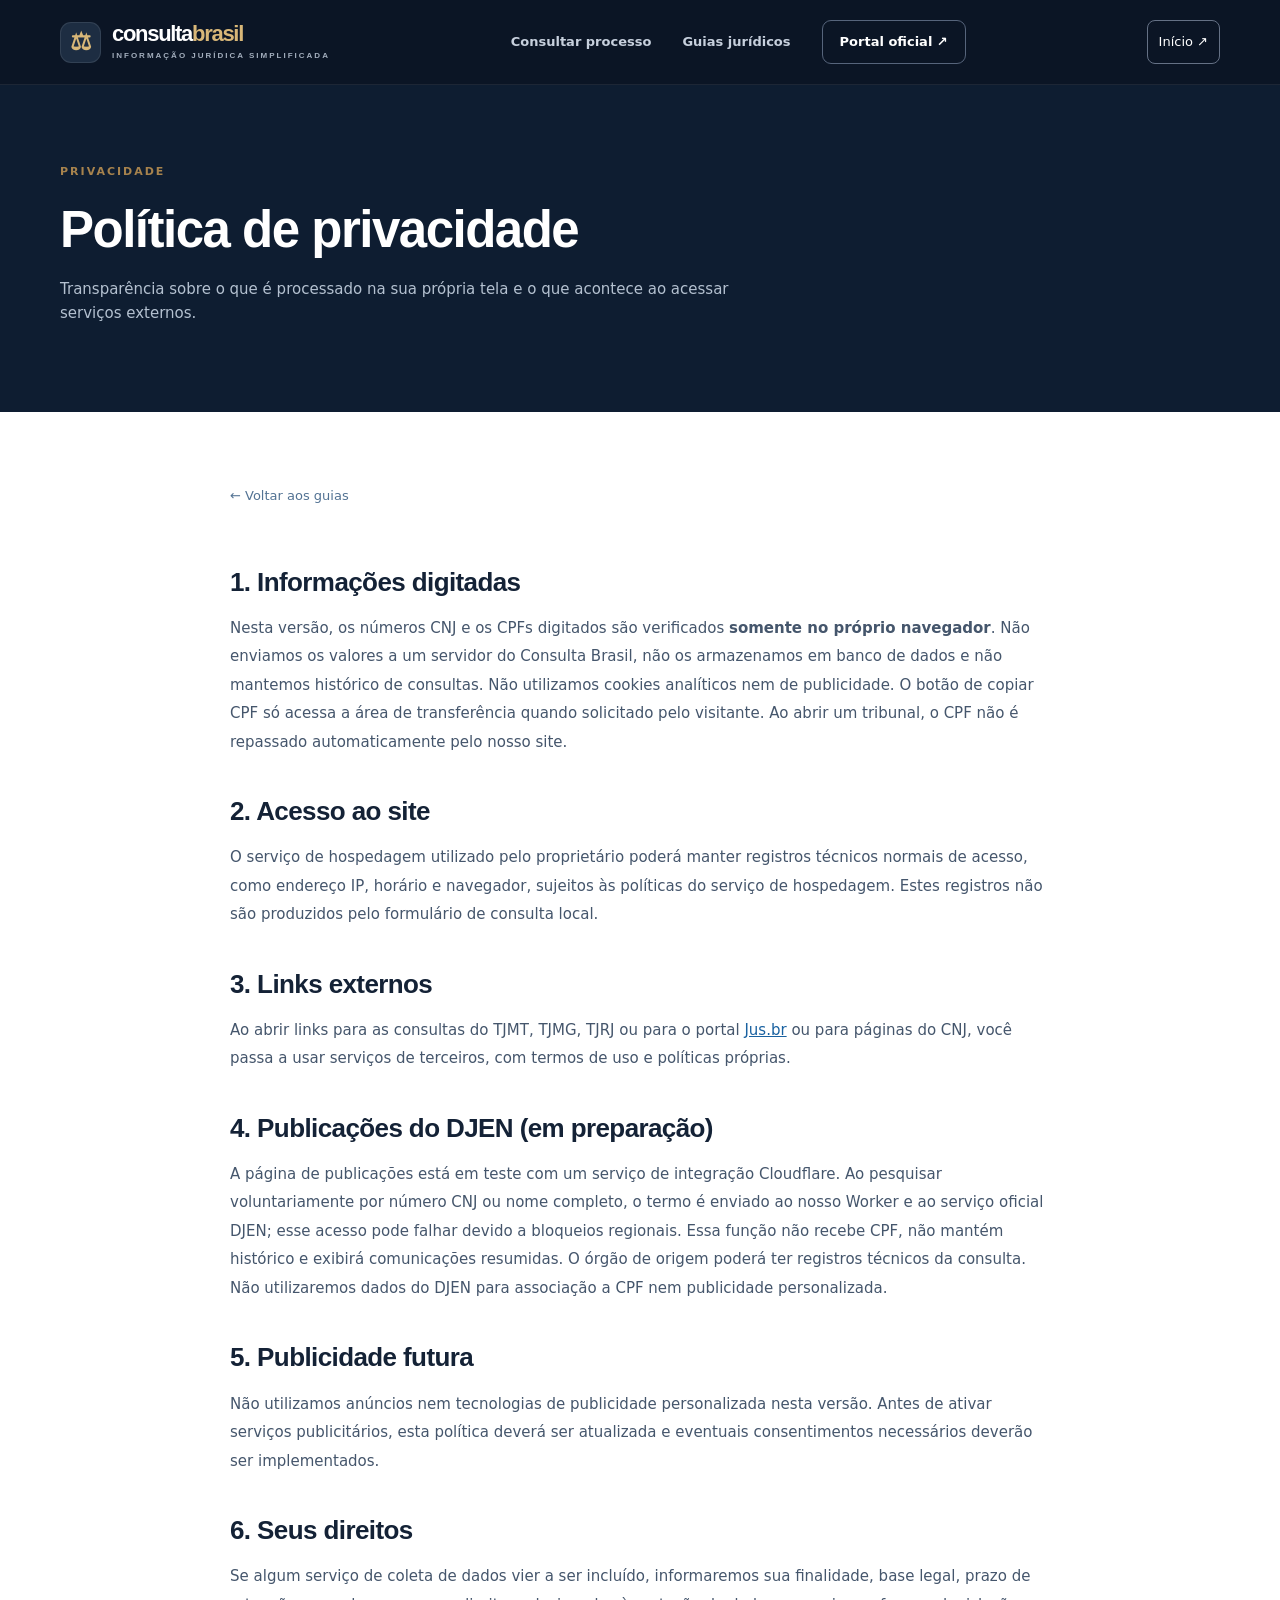
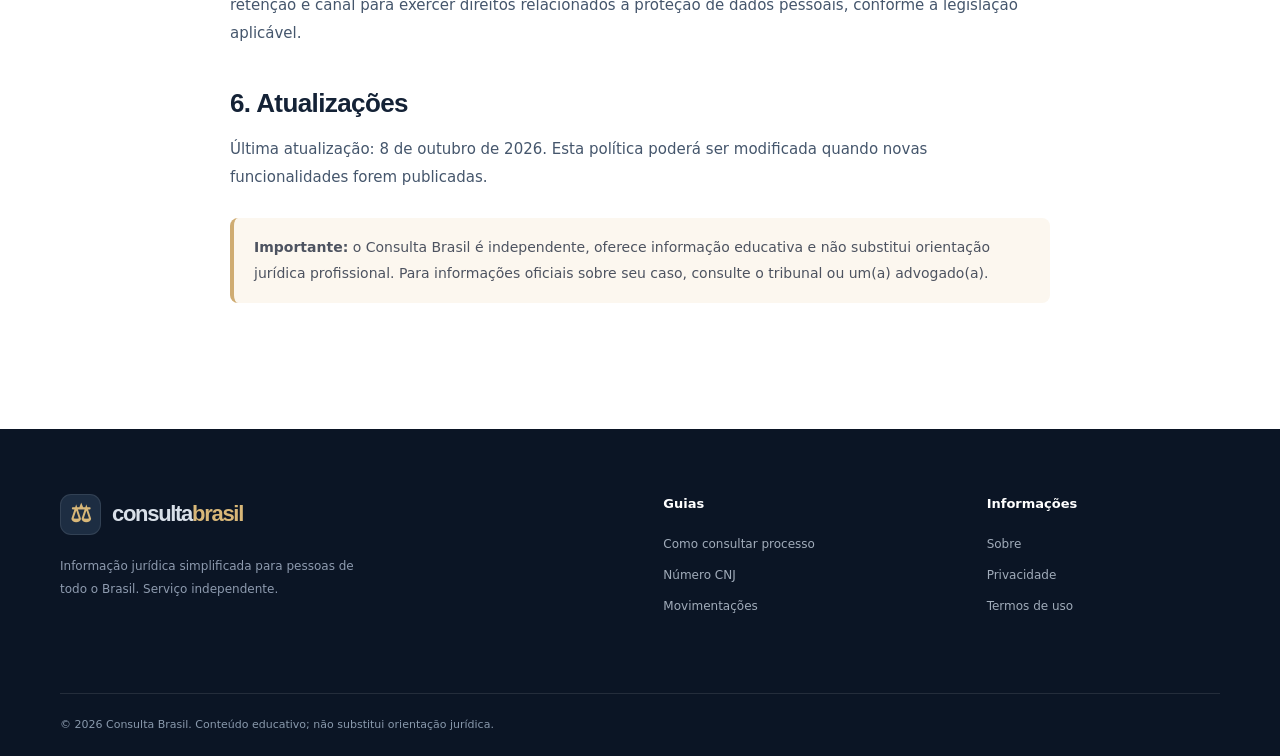
==== commit 8bf200de: "docs: esclarecer beta DJEN conectado e limites de acesso externo" ====
--- a/privacidade.html
+++ b/privacidade.html
@@ -1,5 +1,5 @@
 <!DOCTYPE html>
 <html lang="pt-BR"><head><meta charset="utf-8"><meta name="viewport" content="width=device-width,initial-scale=1"><meta name="theme-color" content="#0b1425"><meta name="robots" content="index,follow"><meta name="description" content="Entenda como o Consulta Brasil trata informações, número de processo, conexões externas e eventuais recursos futuros."><title>Política de privacidade | Consulta Brasil</title><link rel="icon" type="image/svg+xml" href="assets/favicon.svg"><link rel="stylesheet" href="assets/style.css"></head>
 <body><a class="skip" href="#principal">Pular para o conteúdo</a><header class="header"><div class="wrap header-inner"><a class="brand" href="index.html"><span class="brand-mark">⚖</span><span>consulta<span class="brand-accent">brasil</span><small>INFORMAÇÃO JURÍDICA SIMPLIFICADA</small></span></a><nav class="nav"><a href="index.html#consulta">Consultar processo</a><a href="index.html#guias">Guias jurídicos</a><a class="nav-cta" href="https://www.jus.br/" target="_blank" rel="noopener noreferrer">Portal oficial ↗</a></nav><a class="menu-toggle" style="display:inline-block;font-size:13px;padding:11px" href="index.html">Início ↗</a></div></header>
-<main id="principal"><section class="subhero"><div class="wrap"><span class="kicker">PRIVACIDADE</span><h1>Política de privacidade</h1><p>Transparência sobre o que é processado na sua própria tela e o que acontece ao acessar serviços externos.</p></div></section><article class="wrap reading"><a href="index.html#guias" class="back">← Voltar aos guias</a><h2>1. Informações digitadas</h2><p>Nesta versão, os números CNJ e os CPFs digitados são verificados <strong>somente no próprio navegador</strong>. Não enviamos os valores a um servidor do Consulta Brasil, não os armazenamos em banco de dados e não mantemos histórico de consultas. Não utilizamos cookies analíticos nem de publicidade. O botão de copiar CPF só acessa a área de transferência quando solicitado pelo visitante. Ao abrir um tribunal, o CPF não é repassado automaticamente pelo nosso site.</p><h2>2. Acesso ao site</h2><p>O serviço de hospedagem utilizado pelo proprietário poderá manter registros técnicos normais de acesso, como endereço IP, horário e navegador, sujeitos às políticas do serviço de hospedagem. Estes registros não são produzidos pelo formulário de consulta local.</p><h2>3. Links externos</h2><p>Ao abrir links para as consultas do TJMT, TJMG, TJRJ ou para o portal <a href="https://www.jus.br/" target="_blank" rel="noopener noreferrer">Jus.br</a> ou para páginas do CNJ, você passa a usar serviços de terceiros, com termos de uso e políticas próprias.</p><h2>4. Publicações do DJEN (em preparação)</h2><p>A página de publicações está preparada, mas sua conexão automática permanece desativada. Caso a integração seja habilitada, uma pesquisa voluntária por número CNJ ou nome completo enviará o termo ao serviço oficial DJEN, por intermédio de servidor de integração. Essa função não recebe CPF, não mantém histórico e exibirá comunicações resumidas. O órgão de origem poderá ter registros técnicos da consulta. Não utilizaremos dados do DJEN para associação a CPF nem publicidade personalizada.</p><h2>5. Publicidade futura</h2><p>Não utilizamos anúncios nem tecnologias de publicidade personalizada nesta versão. Antes de ativar serviços publicitários, esta política deverá ser atualizada e eventuais consentimentos necessários deverão ser implementados.</p><h2>6. Seus direitos</h2><p>Se algum serviço de coleta de dados vier a ser incluído, informaremos sua finalidade, base legal, prazo de retenção e canal para exercer direitos relacionados à proteção de dados pessoais, conforme a legislação aplicável.</p><h2>6. Atualizações</h2><p>Última atualização: 8 de outubro de 2026. Esta política poderá ser modificada quando novas funcionalidades forem publicadas.</p><p class="notice"><strong>Importante:</strong> o Consulta Brasil é independente, oferece informação educativa e não substitui orientação jurídica profissional. Para informações oficiais sobre seu caso, consulte o tribunal ou um(a) advogado(a).</p></article></main>
+<main id="principal"><section class="subhero"><div class="wrap"><span class="kicker">PRIVACIDADE</span><h1>Política de privacidade</h1><p>Transparência sobre o que é processado na sua própria tela e o que acontece ao acessar serviços externos.</p></div></section><article class="wrap reading"><a href="index.html#guias" class="back">← Voltar aos guias</a><h2>1. Informações digitadas</h2><p>Nesta versão, os números CNJ e os CPFs digitados são verificados <strong>somente no próprio navegador</strong>. Não enviamos os valores a um servidor do Consulta Brasil, não os armazenamos em banco de dados e não mantemos histórico de consultas. Não utilizamos cookies analíticos nem de publicidade. O botão de copiar CPF só acessa a área de transferência quando solicitado pelo visitante. Ao abrir um tribunal, o CPF não é repassado automaticamente pelo nosso site.</p><h2>2. Acesso ao site</h2><p>O serviço de hospedagem utilizado pelo proprietário poderá manter registros técnicos normais de acesso, como endereço IP, horário e navegador, sujeitos às políticas do serviço de hospedagem. Estes registros não são produzidos pelo formulário de consulta local.</p><h2>3. Links externos</h2><p>Ao abrir links para as consultas do TJMT, TJMG, TJRJ ou para o portal <a href="https://www.jus.br/" target="_blank" rel="noopener noreferrer">Jus.br</a> ou para páginas do CNJ, você passa a usar serviços de terceiros, com termos de uso e políticas próprias.</p><h2>4. Publicações do DJEN (em preparação)</h2><p>A página de publicações está em teste com um serviço de integração Cloudflare. Ao pesquisar voluntariamente por número CNJ ou nome completo, o termo é enviado ao nosso Worker e ao serviço oficial DJEN; esse acesso pode falhar devido a bloqueios regionais. Essa função não recebe CPF, não mantém histórico e exibirá comunicações resumidas. O órgão de origem poderá ter registros técnicos da consulta. Não utilizaremos dados do DJEN para associação a CPF nem publicidade personalizada.</p><h2>5. Publicidade futura</h2><p>Não utilizamos anúncios nem tecnologias de publicidade personalizada nesta versão. Antes de ativar serviços publicitários, esta política deverá ser atualizada e eventuais consentimentos necessários deverão ser implementados.</p><h2>6. Seus direitos</h2><p>Se algum serviço de coleta de dados vier a ser incluído, informaremos sua finalidade, base legal, prazo de retenção e canal para exercer direitos relacionados à proteção de dados pessoais, conforme a legislação aplicável.</p><h2>6. Atualizações</h2><p>Última atualização: 8 de outubro de 2026. Esta política poderá ser modificada quando novas funcionalidades forem publicadas.</p><p class="notice"><strong>Importante:</strong> o Consulta Brasil é independente, oferece informação educativa e não substitui orientação jurídica profissional. Para informações oficiais sobre seu caso, consulte o tribunal ou um(a) advogado(a).</p></article></main>
 <footer class="footer"><div class="wrap footer-top"><div class="footer-brand"><a class="brand" href="index.html"><span class="brand-mark">⚖</span><span>consulta<span class="brand-accent">brasil</span></span></a><p>Informação jurídica simplificada para pessoas de todo o Brasil. Serviço independente.</p></div><div><h4>Guias</h4><a href="guias/como-consultar-processo.html">Como consultar processo</a><a href="guias/entenda-numero-cnj.html">Número CNJ</a><a href="guias/movimentacoes-processuais.html">Movimentações</a></div><div><h4>Informações</h4><a href="sobre.html">Sobre</a><a href="privacidade.html">Privacidade</a><a href="termos.html">Termos de uso</a></div></div><div class="wrap footer-bottom"><span>© 2026 Consulta Brasil. Conteúdo educativo; não substitui orientação jurídica.</span></div></footer></body></html>
